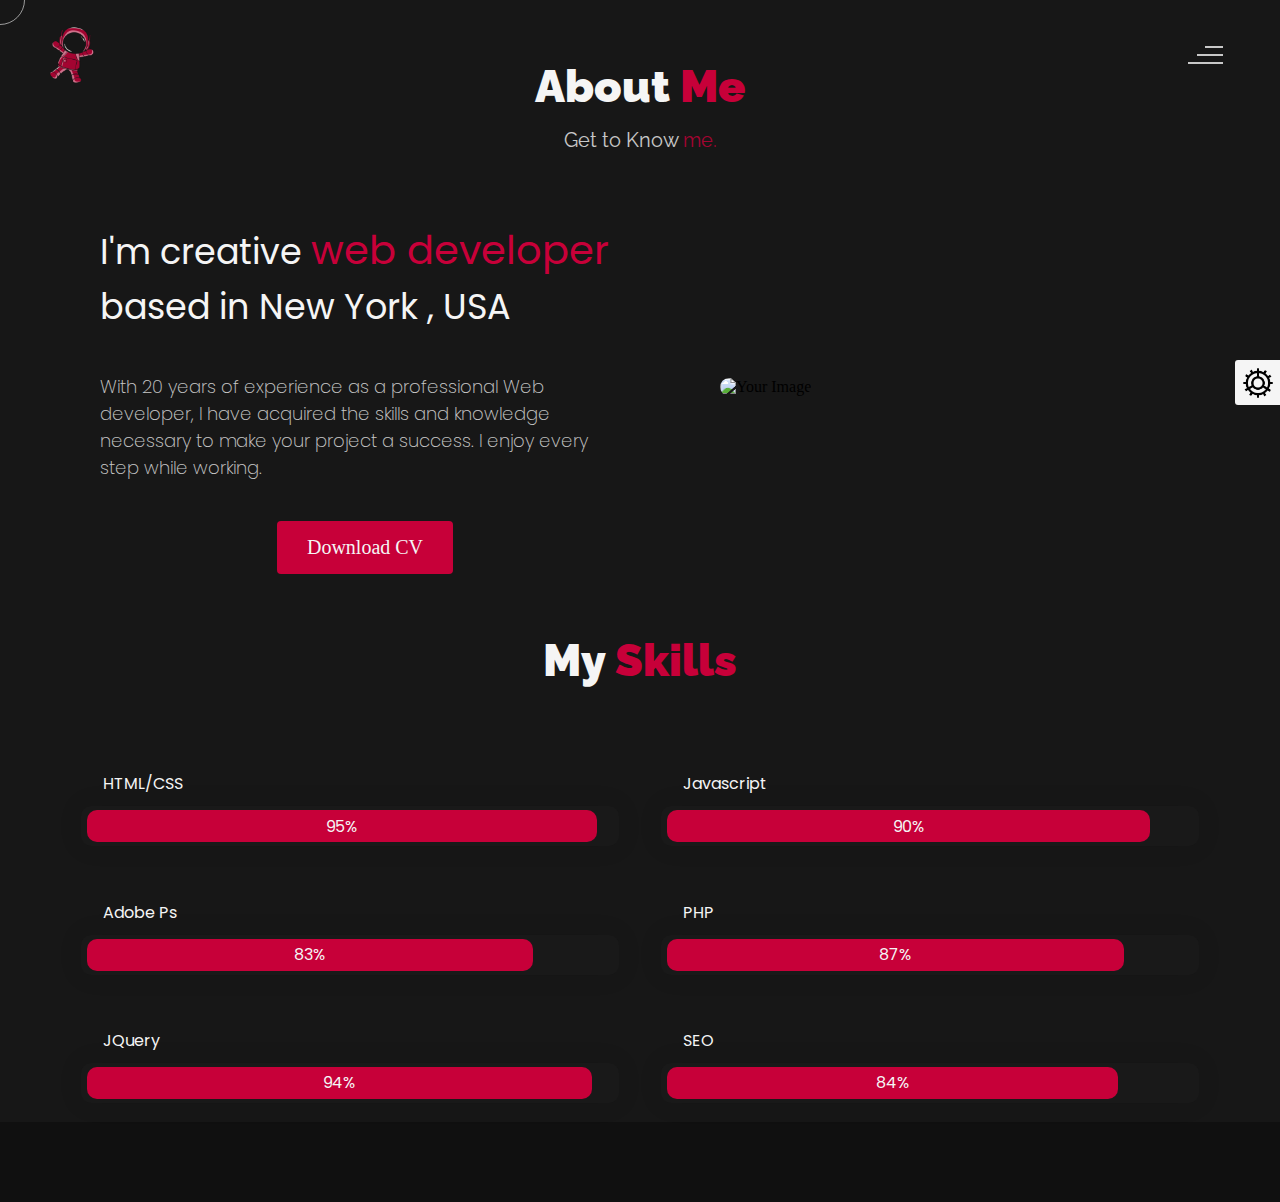
==== about.html @ 3851243a "initial commit of my portifolio" ====
<!DOCTYPE html>
<html lang="en">
<head>
    <meta charset="UTF-8">
    <meta name="viewport" content="width=device-width, initial-scale=1.0">
    <meta name="description" content="Willy Wonkas - Personal Portfolio Website Template" />
	<meta name="keywords" content="blog, business card, creative, creative portfolio, cv theme, online resume, personal, portfolio, professional cv, responsive portfolio, resume, resume theme, vcard" />
	<meta name="author" content="willy wonka" />
    <title>Carolina Perdigão - Personal Portfolio</title>
  <!--favicon-img--> 
   <link rel="icon" type="image/png" href="images/favicon.png">
   <!--favicon-img-->
   <!--main css file should not be removed -->
    <link rel="stylesheet" href="css/index.css">
    <!--main css file-->
    <script src="https://cdnjs.cloudflare.com/ajax/libs/gsap/3.2.6/gsap.min.js"></script>
</head>
<body>
    <!--contains all the div-->
    <div id="all">
    <!--mouse  follower-->
        <div class="cursor"></div>
    <!--mouse  follower-->

    <!--link-screen-->
        <div id="breaker">
        </div>
        <div id="breaker-two">
        </div>
    <!--link-screen-->
        <!--Main-Section-->
        <!--Navigator-fullscreen-->
        <div id="navigation-content">
            <div class="logo">
            </div>
            <div class="navigation-close">
                <span class="close-first"></span>
                <span class="close-second"></span>
            </div>
            <div class="navigation-links">
                <a href="index.html" data-text="HOME" id="home-link" >HOME</a>
                <a href="about.html" data-text="ABOUT" id="about-link" >ABOUT</a>
                <a href="blog.html" data-text="BLOG" id="blog-link" >BLOG</a>
                <a href="contact.html" data-text="CONTACT" id="contact-link" >CONTACT</a>
            </div>
        </div>
        <!--Navigator-Fullscreen END-->
          <!--Home Page-->
        <!--Menubar-->
        <div id="navigation-bar">
            <a href="index.html"> <img src="images/willy wonka logo.png" alt="logo"></a>
            <div class="menubar">
                <span class="first-span"></span>
                <span class="second-span"></span>
                <span class="third-span"></span>
            </div>
        </div>
        <!--Menubar End-->



        <!--about-->

            <div class="color-changer">
            <div class="color-panel">
                <img src="images/gear.png" alt="">
            </div>
            <div class="color-selector">
                <div class="heading">Custom Colors</div>
                <div class="colors">
                    <ul >
                    <li>
                        <a href="#0" class="color-red " title="color-red"></a>
                    </li>
                    <li>
                        <a href="#0" class="color-purple" title="color-purple"></a>
                    </li>
                    <li>
                        <a href="#0" class="color-malt" title="color-malt"></a>
                    </li>
                    <li>
                        <a href="#0" class="color-green" title="color-green"></a>
                    </li>
                    <li>
                        <a href="#0" class="color-blue" title="color-blue"></a>
                    </li>
                    <li>
                        <a href="#0" class="color-orange" title="color-orange"></a>
                    </li>
                    </ul>
                </div>
            </div>
            </div>
            <!--about content-->
            
                <div class="about-header">
                    About <span class="color">Me</span>
                    <span class ="header-caption">Get to Know <span class="color"> me.</span></span>
                </div>
                <div class="about-main">
            <div class="about-first-paragraph wow">
            <!--about description-->
               <span class="about-first-line">
                    I'm creative 
                    <span class="color">web developer</span>
                     based in New York , USA </span>
                     <br>
               <span class="about-second-line"> With 20 years of experience as a professional Web developer, I have acquired the skills and knowledge necessary to make your project a success. I enjoy every step while working.</span>
               <div class="cv">
                <a href="#"><button>Download <span class="colors">CV</span></button></a>
            </div>
            </div>
            <!--about picture-->
            <div class="about-img">
                <img src="#" alt="Your Image">
            </div>
            </div>

            
                <div class="skills-header">
                     My <span class="color"> Skills</span>
                </div>
                <div class="skills-content " style="text-align: center;">
                    <div class="skill-html skill">
                        <div class="skill-text">
                    <div class="html">
                        HTML/CSS
                    </div>
                        </div>
                    <div class="html-prog wow prog">
                 <div class="html-progress wow">95%</div>
                    </div>
                    </div>
                    <div class="skill-html skill">
                        <div class="skill-text">
                    <div class="html">
                      Javascript
                    </div>
                        </div>
                    <div class="html-prog wow prog">
                 <div class="js-progress wow">90%</div>
                    </div>
                    </div>
                    <div class="skill-html skill">
                        <div class="skill-text">
                    <div class="html">
                        Adobe Ps
                    </div>
                        </div>
                    <div class="html-prog wow prog">
                 <div class="adobe-progress wow">83%</div>
                    </div>
                    </div>
                    <div class="skill-html skill">
                        <div class="skill-text">
                    <div class="html">
                        PHP
                    </div>
                        </div>
                    <div class="html-prog wow prog">
                 <div class="php-progress wow">87%</div>
                    </div>
                    </div>
                    <div class="skill-html skill">
                        <div class="skill-text">
                    <div class="html">
                        JQuery
                    </div>
                        </div>
                    <div class="html-prog wow prog">
                 <div class="jquery-progress wow">94%</div>
                    </div>
                    </div>
                    <div class="skill-html skill">
                        <div class="skill-text">
                    <div class="html">
                        SEO
                    </div>
                        </div>
                    <div class="html-prog wow prog">
                 <div class="seo-progress wow">84%</div>
                    </div>
                    </div>
                </div>



    </div>
    <!--contact end-->
</div>
<!--all the divisions-->
<script src="js/jquery.min.js"></script>
<script src="js/particles.js"></script>
<script src="js/particles.min.js"></script>
<script src="js/index.js"></script>
<!--particles script-->
<script>
particlesJS("particles", {"particles":{"number":{"value":120,"density":{"enable":true,"value_area":800}},"color":{"value":"#ffffff"},"shape":{"type":"circle","stroke":{"width":0,"color":"#000000"},"polygon":{"nb_sides":5},"image":{"src":"img/github.svg","width":100,"height":100}},"opacity":{"value":0.5,"random":false,"anim":{"enable":true,"speed":1,"opacity_min":0.1,"sync":false}},"size":{"value":3,"random":true,"anim":{"enable":true,"speed":0,"size_min":0.1,"sync":false}},"line_linked":{"enable":false,"distance":0,"color":"#ffffff","opacity":0.24463576890600452,"width":1.2626362266116362},"move":{"enable":true,"speed":3,"direction":"none","random":false,"straight":false,"out_mode":"out","bounce":false,"attract":{"enable":false,"rotateX":600,"rotateY":1200}}},"interactivity":{"detect_on":"canvas","events":{"onhover":{"enable":false,"mode":"grab"},"onclick":{"enable":true,"mode":"push"},"resize":true},"modes":{"grab":{"distance":400,"line_linked":{"opacity":1}},"bubble":{"distance":400,"size":40,"duration":2,"opacity":8,"speed":3},"repulse":{"distance":200,"duration":0.4},"push":{"particles_nb":4},"remove":{"particles_nb":2}}},"retina_detect":true});
</script>
</body>
</html>
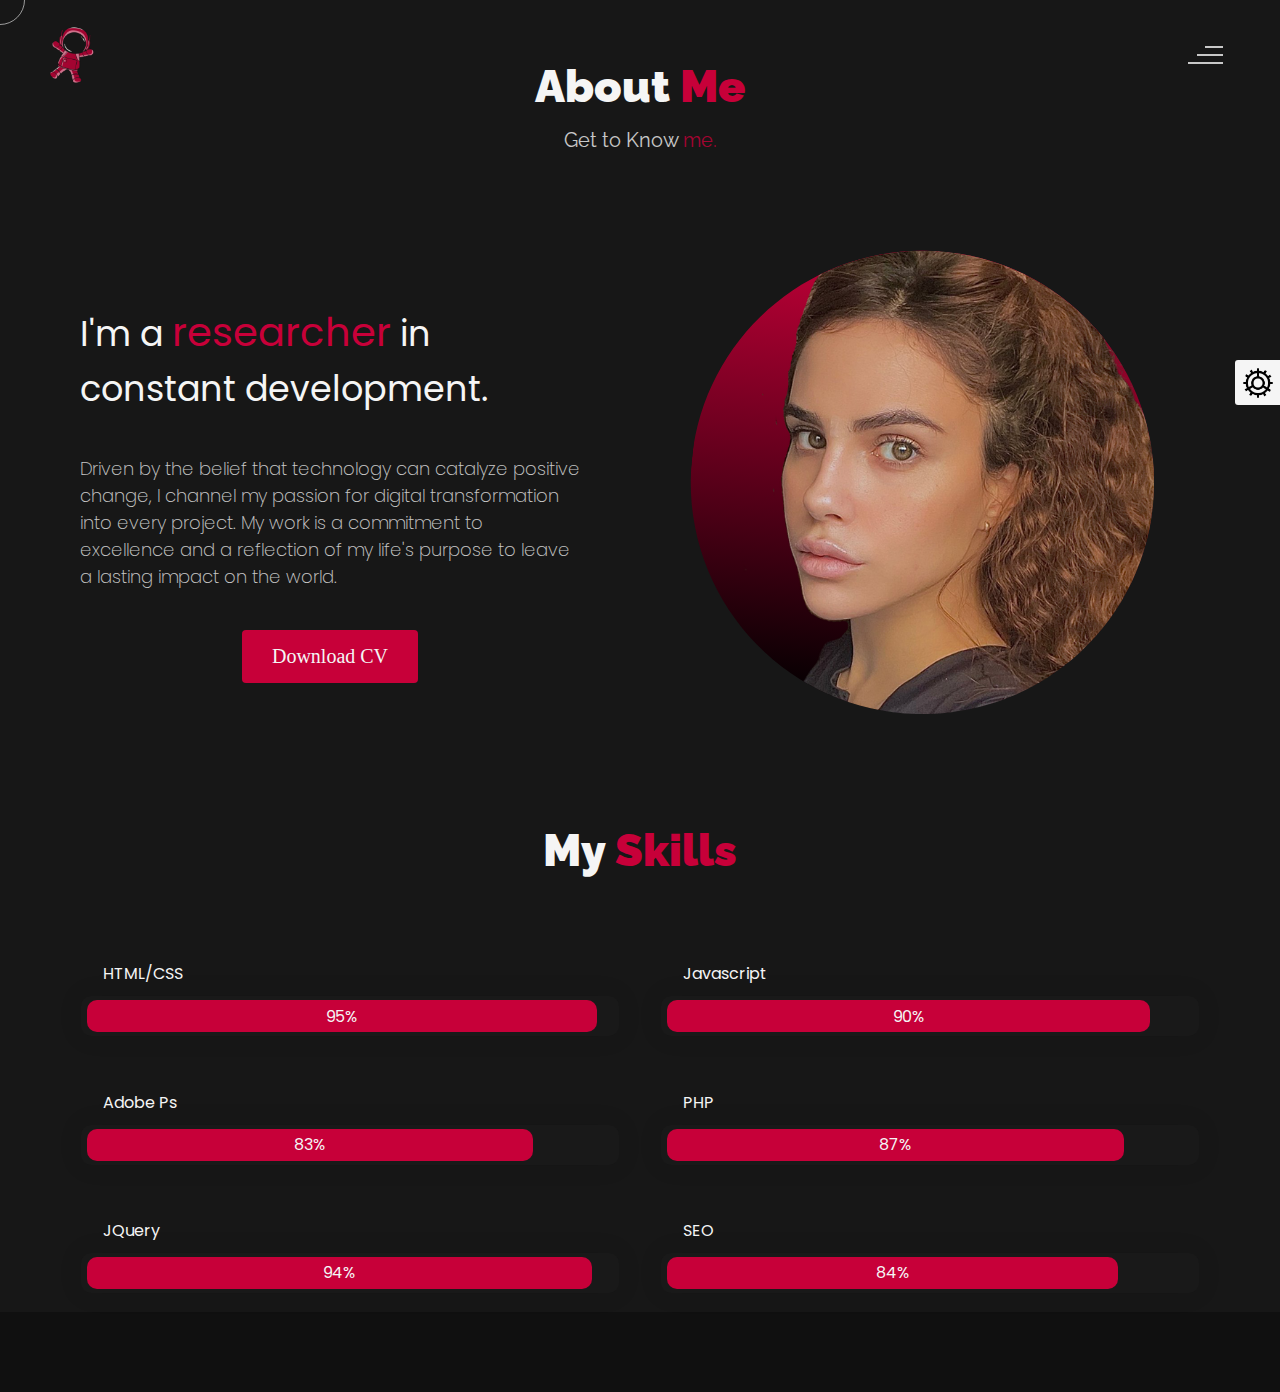
==== commit ed8401b5: "Update 2021-10-20-1 testingtestingtestingtestingt" ====
--- a/about.html
+++ b/about.html
@@ -4,9 +4,9 @@
 <head>
     <meta charset="UTF-8">
     <meta name="viewport" content="width=device-width, initial-scale=1.0">
-    <meta name="description" content="Willy Wonkas - Personal Portfolio Website Template" />
-	<meta name="keywords" content="blog, business card, creative, creative portfolio, cv theme, online resume, personal, portfolio, professional cv, responsive portfolio, resume, resume theme, vcard" />
-	<meta name="author" content="willy wonka" />
+    <meta name="description" content="Carolina's Portfolio" />
+	<meta name="keywords" content="blog, business card, creative, creative portfolio, cv theme, online resume, personal, portfolio, professional cv, responsive portfolio, resume, vcard" />
+	<meta name="author" content="Carolina Perdigão" />
     <title>Carolina Perdigão - Personal Portfolio</title>
   <!--favicon-img--> 
    <link rel="icon" type="image/png" href="images/favicon.png">
@@ -102,18 +102,21 @@
             <div class="about-first-paragraph wow">
             <!--about description-->
                <span class="about-first-line">
-                    I'm creative 
-                    <span class="color">web developer</span>
-                     based in New York , USA </span>
+                    I'm a 
+                    <span class="color">researcher</span>
+                     in constant development. </span>
                      <br>
-               <span class="about-second-line"> With 20 years of experience as a professional Web developer, I have acquired the skills and knowledge necessary to make your project a success. I enjoy every step while working.</span>
+               <span class="about-second-line"> Driven by the belief that technology can catalyze positive change, 
+                                                I channel my passion for digital transformation into every project. 
+                                                My work is a commitment to excellence and a reflection of my life's purpose to leave a 
+                                                lasting impact on the world.</span>
                <div class="cv">
-                <a href="#"><button>Download <span class="colors">CV</span></button></a>
+                <a href="https://www.canva.com/design/DAF01J5Lxfk/3rEyBEcQ8dmcVeyOeY4RFA/edit?utm_content=DAF01J5Lxfk&utm_campaign=designshare&utm_medium=link2&utm_source=sharebutton" target="_blank" rel="noopener noreferrer"><button>Download <span class="colors">CV</span></button></a>
             </div>
             </div>
             <!--about picture-->
             <div class="about-img">
-                <img src="#" alt="Your Image">
+                <img src="images/aboutme.png" alt="Your Image">
             </div>
             </div>
 
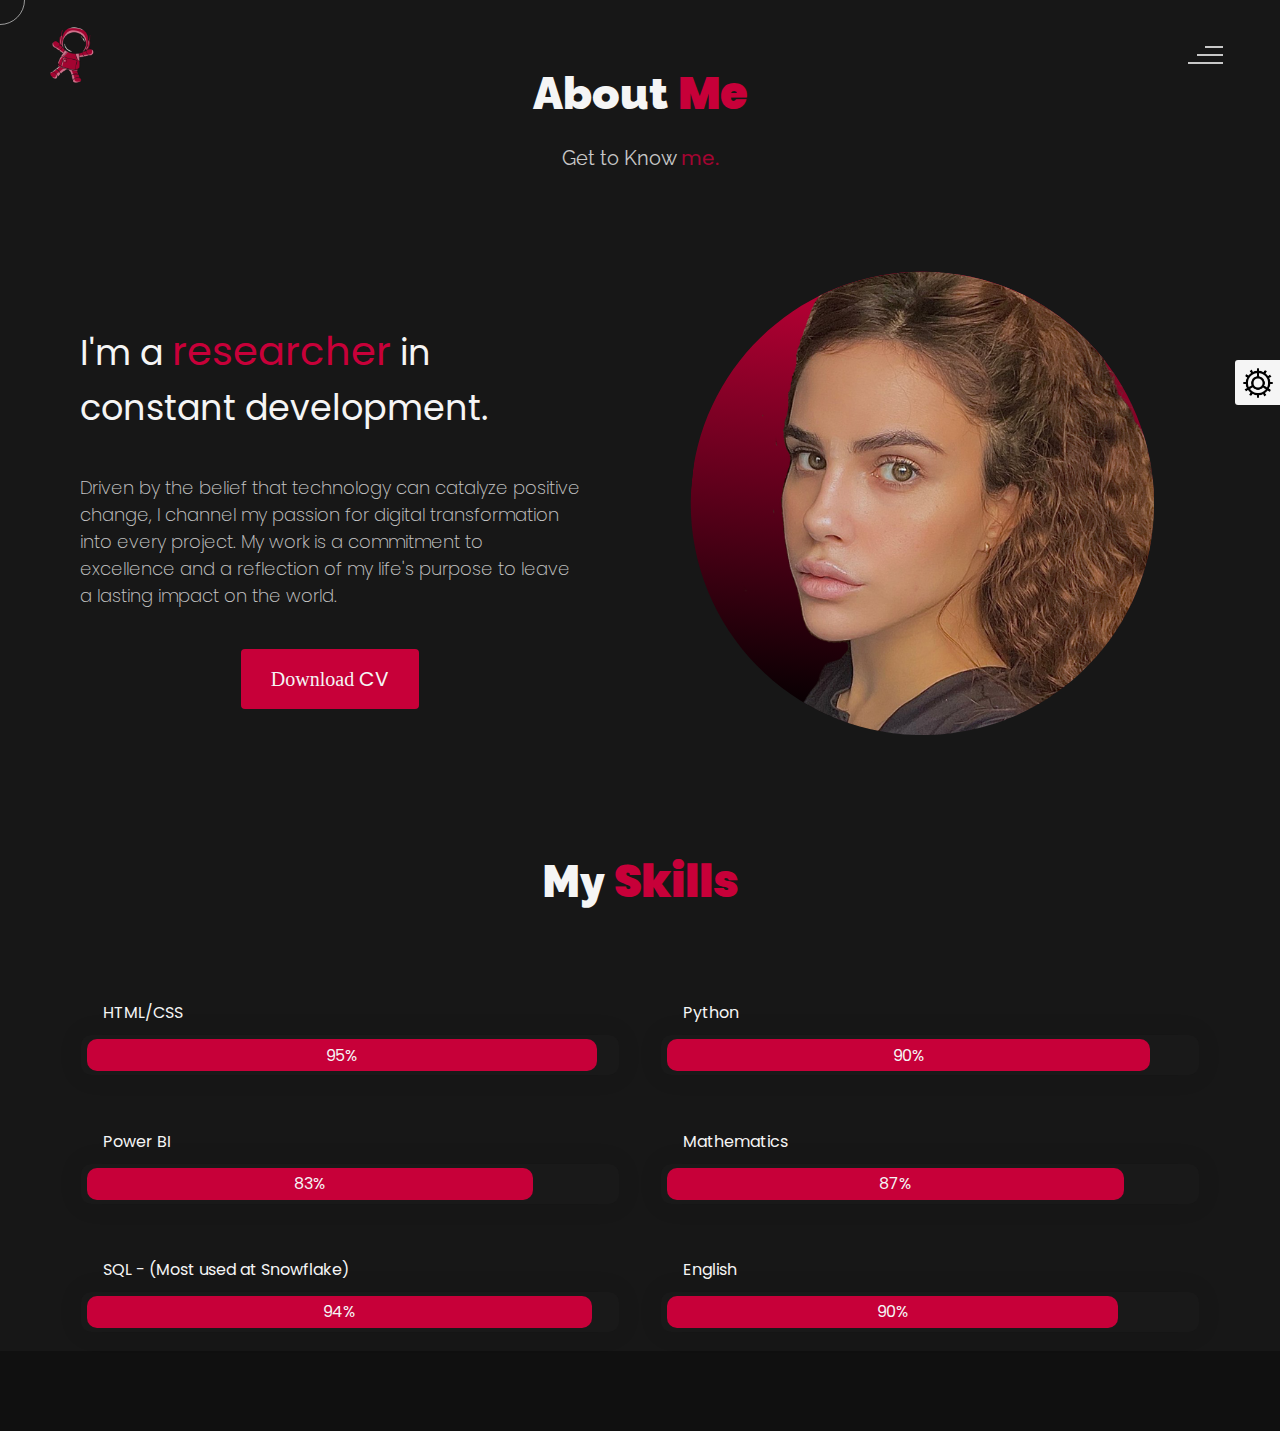
==== commit 2a142a17: "Improvements update - more informations." ====
--- a/about.html
+++ b/about.html
@@ -111,7 +111,7 @@
                                                 My work is a commitment to excellence and a reflection of my life's purpose to leave a 
                                                 lasting impact on the world.</span>
                <div class="cv">
-                <a href="https://www.canva.com/design/DAF01J5Lxfk/3rEyBEcQ8dmcVeyOeY4RFA/edit?utm_content=DAF01J5Lxfk&utm_campaign=designshare&utm_medium=link2&utm_source=sharebutton" target="_blank" rel="noopener noreferrer"><button>Download <span class="colors">CV</span></button></a>
+                <a href="images/CV - Carolina Perdigão.pdf" target="_blank" rel="noopener noreferrer"><button>Download <span class="colors">CV</span></button></a>
             </div>
             </div>
             <!--about picture-->
@@ -138,7 +138,7 @@
                     <div class="skill-html skill">
                         <div class="skill-text">
                     <div class="html">
-                      Javascript
+                      Python
                     </div>
                         </div>
                     <div class="html-prog wow prog">
@@ -148,7 +148,7 @@
                     <div class="skill-html skill">
                         <div class="skill-text">
                     <div class="html">
-                        Adobe Ps
+                        Power BI
                     </div>
                         </div>
                     <div class="html-prog wow prog">
@@ -158,7 +158,7 @@
                     <div class="skill-html skill">
                         <div class="skill-text">
                     <div class="html">
-                        PHP
+                        Mathematics
                     </div>
                         </div>
                     <div class="html-prog wow prog">
@@ -168,7 +168,7 @@
                     <div class="skill-html skill">
                         <div class="skill-text">
                     <div class="html">
-                        JQuery
+                        SQL - (Most used at Snowflake)
                     </div>
                         </div>
                     <div class="html-prog wow prog">
@@ -178,11 +178,11 @@
                     <div class="skill-html skill">
                         <div class="skill-text">
                     <div class="html">
-                        SEO
-                    </div>
-                        </div>
-                    <div class="html-prog wow prog">
-                 <div class="seo-progress wow">84%</div>
+                        English
+                    </div>
+                        </div>
+                    <div class="html-prog wow prog">
+                 <div class="seo-progress wow">90%</div>
                     </div>
                     </div>
                 </div>
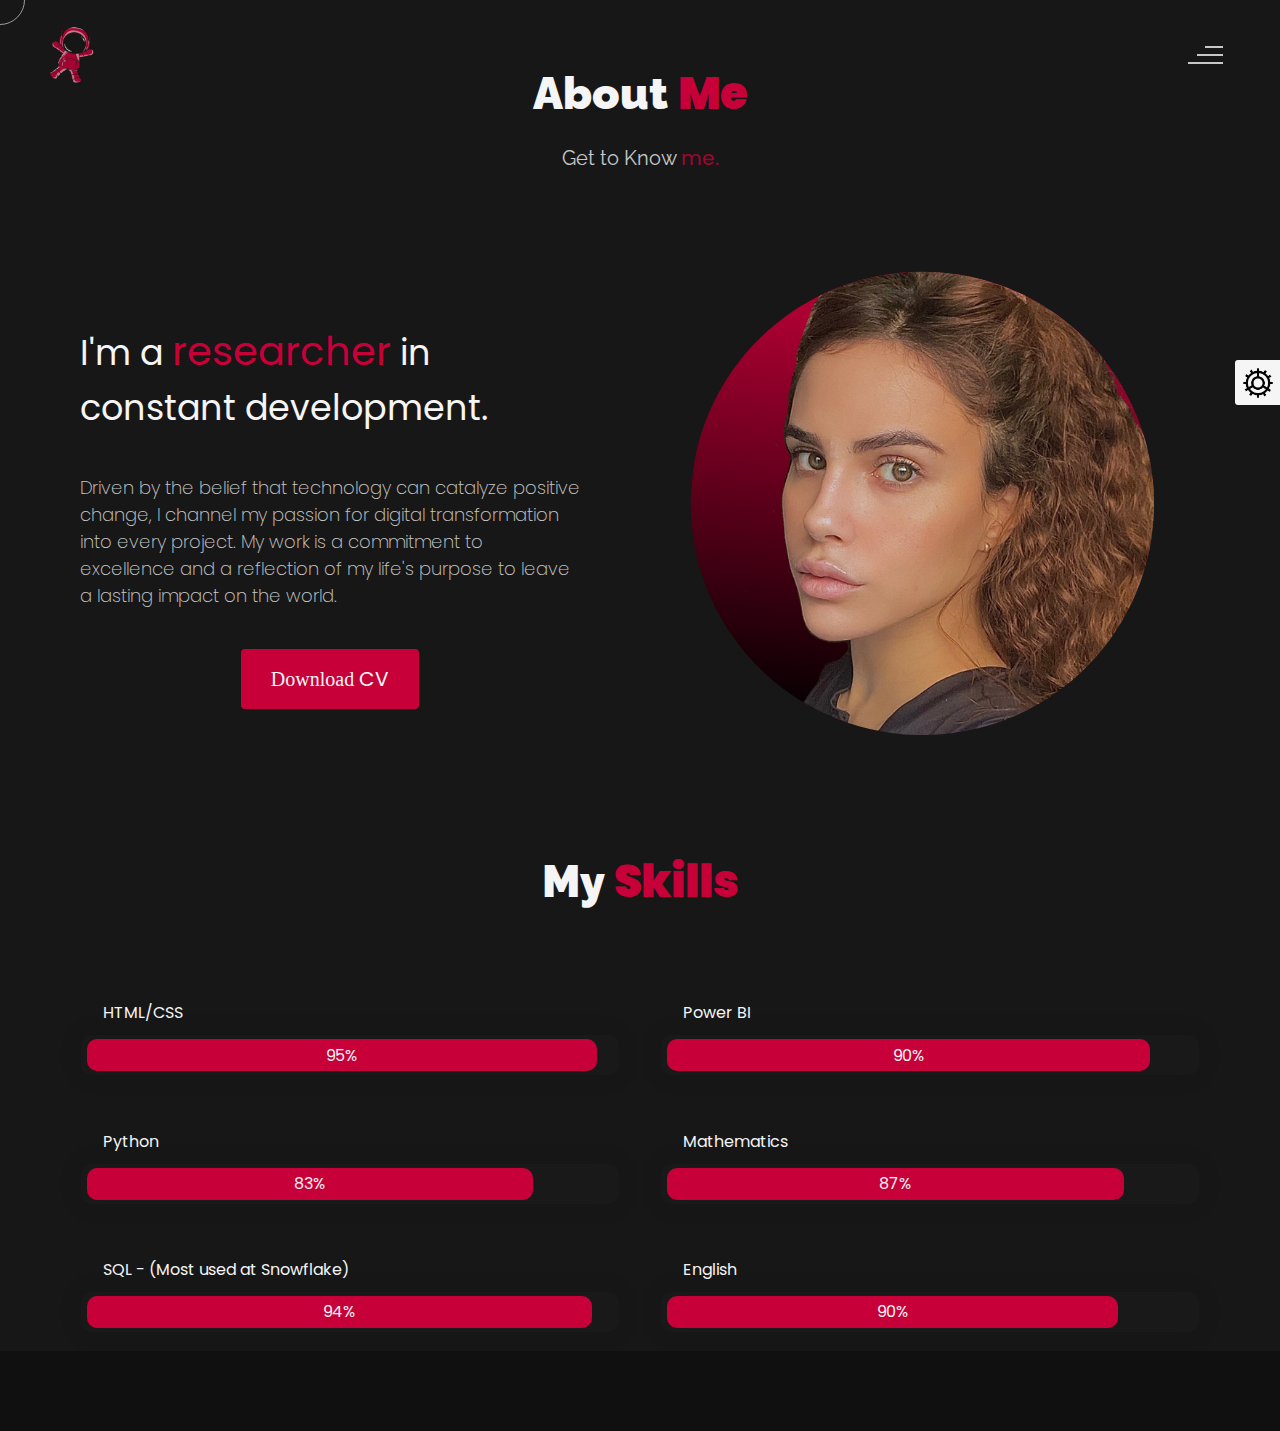
==== commit e9c6eff4: "Updated some details." ====
--- a/about.html
+++ b/about.html
@@ -138,7 +138,7 @@
                     <div class="skill-html skill">
                         <div class="skill-text">
                     <div class="html">
-                      Python
+                        Power BI
                     </div>
                         </div>
                     <div class="html-prog wow prog">
@@ -148,7 +148,7 @@
                     <div class="skill-html skill">
                         <div class="skill-text">
                     <div class="html">
-                        Power BI
+                        Python
                     </div>
                         </div>
                     <div class="html-prog wow prog">
